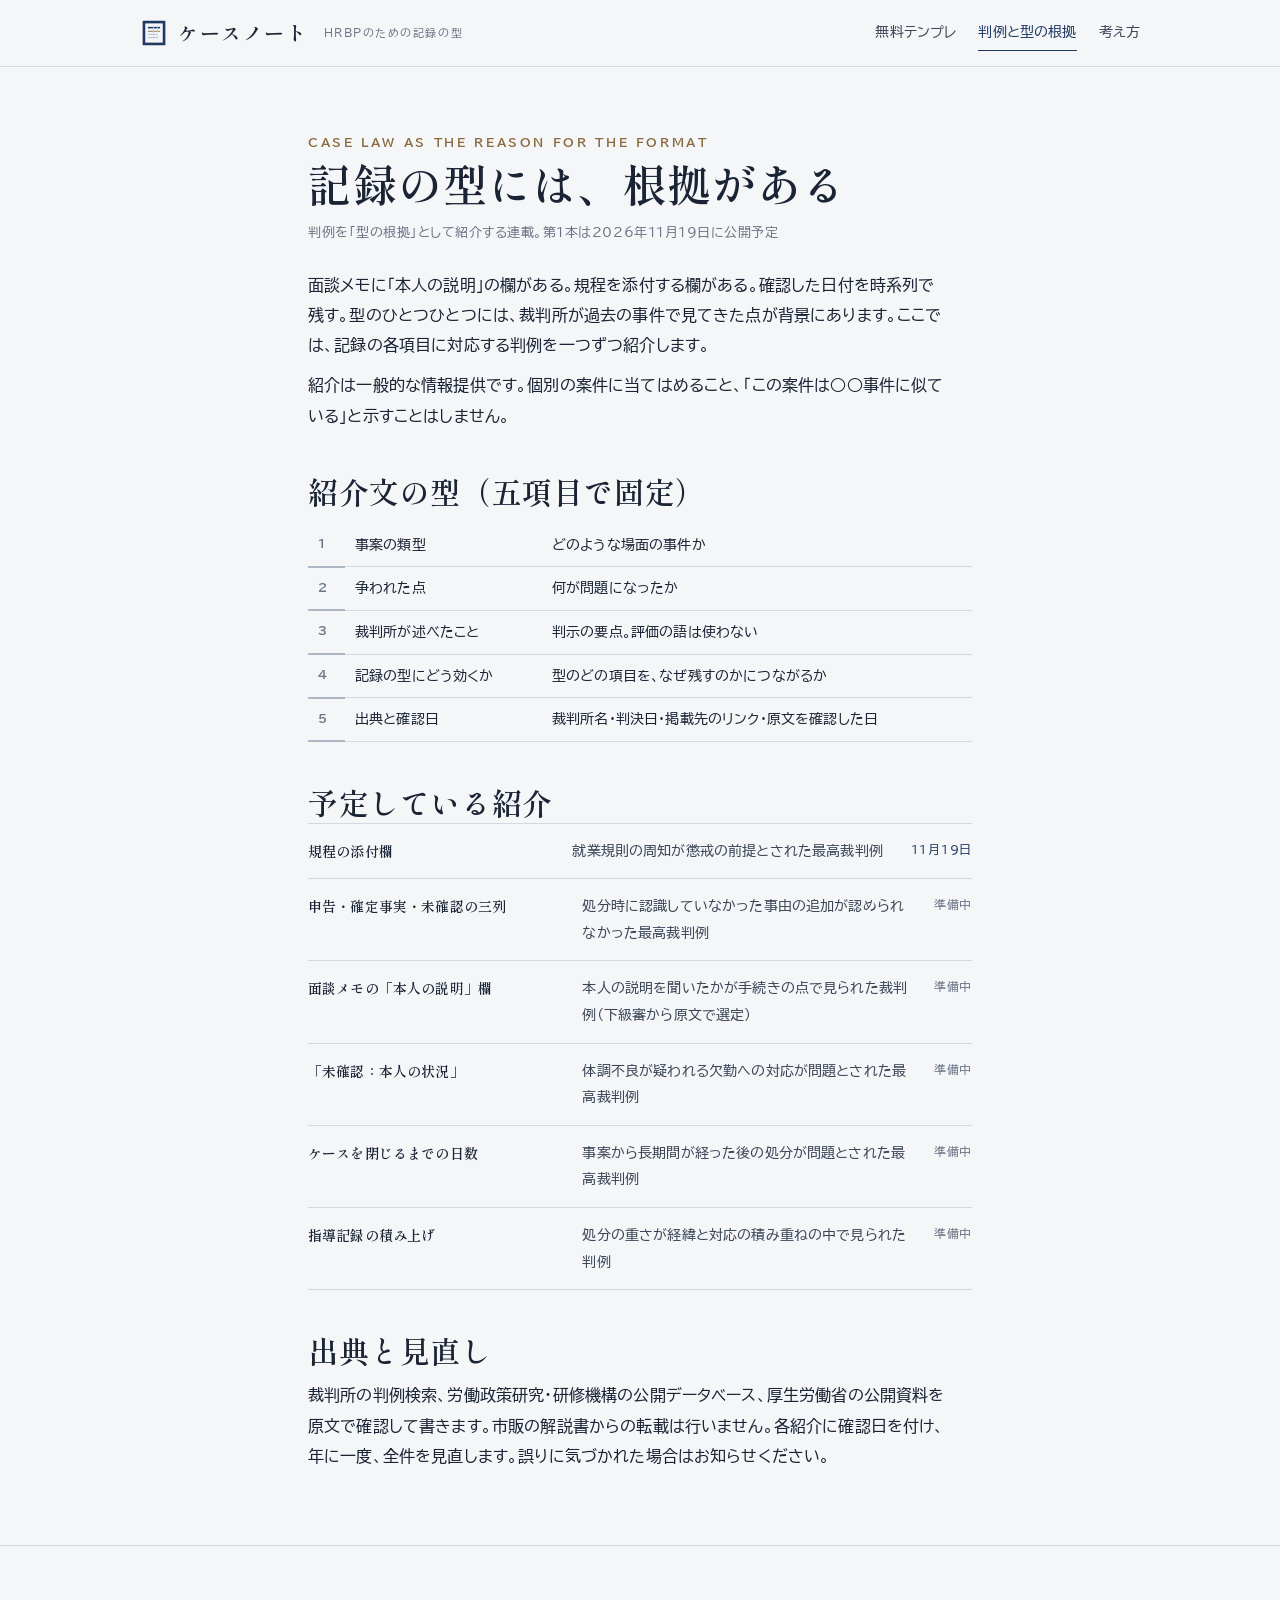
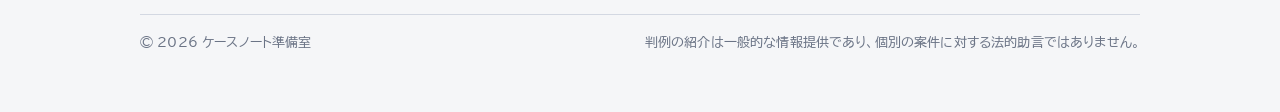
==== hanrei/index.html @ 53989667 "ケースノート サイト初版（無料テンプレ・判例の方針・考え方）" ====
<!doctype html>
<html lang="ja">
<head>
<meta charset="utf-8">
<meta name="viewport" content="width=device-width,initial-scale=1,viewport-fit=cover">
<title>判例と型の根拠｜ケースノート</title>
<meta name="description" content="記録の型の各項目に、なぜそれを残すのかの根拠として判例を紹介します。個別の案件への当てはめは行いません。">
<link rel="icon" href="../assets/mark.svg" type="image/svg+xml">
<link rel="preconnect" href="https://fonts.googleapis.com">
<link rel="preconnect" href="https://fonts.gstatic.com" crossorigin>
<link rel="stylesheet" href="https://fonts.googleapis.com/css2?family=Shippori+Mincho:wght@500;600;700&family=BIZ+UDPGothic:wght@400;700&display=swap">
<link rel="stylesheet" href="../assets/style.css">
</head>
<body>
<header class="site-head">
  <div class="wrap">
    <a class="brand" href="../"><img class="mark" src="../assets/mark.svg" alt=""><span class="name">ケースノート</span><span class="sub">HRBPのための記録の型</span></a>
    <nav class="nav" aria-label="主なページ"><a href="../#templates">無料テンプレ</a><a href="./" aria-current="page">判例と型の根拠</a><a href="../about.html">考え方</a></nav>
  </div>
</header>
<main>
<section class="band">
  <div class="wrap article">
    <div class="eyebrow">Case law as the reason for the format</div>
    <h1>記録の型には、根拠がある</h1>
    <p class="meta">判例を「型の根拠」として紹介する連載。第1本は2026年11月19日に公開予定</p>
    <p>面談メモに「本人の説明」の欄がある。規程を添付する欄がある。確認した日付を時系列で残す。型のひとつひとつには、裁判所が過去の事件で見てきた点が背景にあります。ここでは、記録の各項目に対応する判例を一つずつ紹介します。</p>
    <p>紹介は一般的な情報提供です。個別の案件に当てはめること、「この案件は○○事件に似ている」と示すことはしません。</p>

    <h2>紹介文の型（五項目で固定）</h2>
    <table>
      <tr><th>1</th><td>事案の類型</td><td>どのような場面の事件か</td></tr>
      <tr><th>2</th><td>争われた点</td><td>何が問題になったか</td></tr>
      <tr><th>3</th><td>裁判所が述べたこと</td><td>判示の要点。評価の語は使わない</td></tr>
      <tr><th>4</th><td>記録の型にどう効くか</td><td>型のどの項目を、なぜ残すのかにつながるか</td></tr>
      <tr><th>5</th><td>出典と確認日</td><td>裁判所名・判決日・掲載先のリンク・原文を確認した日</td></tr>
    </table>

    <h2>予定している紹介</h2>
    <div class="hanrei-list">
      <div class="row"><div class="a">規程の添付欄</div><div class="b">就業規則の周知が懲戒の前提とされた最高裁判例</div><div class="s on">11月19日</div></div>
      <div class="row"><div class="a">申告・確定事実・未確認の三列</div><div class="b">処分時に認識していなかった事由の追加が認められなかった最高裁判例</div><div class="s">準備中</div></div>
      <div class="row"><div class="a">面談メモの「本人の説明」欄</div><div class="b">本人の説明を聞いたかが手続きの点で見られた裁判例（下級審から原文で選定）</div><div class="s">準備中</div></div>
      <div class="row"><div class="a">「未確認：本人の状況」</div><div class="b">体調不良が疑われる欠勤への対応が問題とされた最高裁判例</div><div class="s">準備中</div></div>
      <div class="row"><div class="a">ケースを閉じるまでの日数</div><div class="b">事案から長期間が経った後の処分が問題とされた最高裁判例</div><div class="s">準備中</div></div>
      <div class="row"><div class="a">指導記録の積み上げ</div><div class="b">処分の重さが経緯と対応の積み重ねの中で見られた判例</div><div class="s">準備中</div></div>
    </div>

    <h2>出典と見直し</h2>
    <p>裁判所の判例検索、労働政策研究・研修機構の公開データベース、厚生労働省の公開資料を原文で確認して書きます。市販の解説書からの転載は行いません。各紹介に確認日を付け、年に一度、全件を見直します。誤りに気づかれた場合はお知らせください。</p>
  </div>
</section>
</main>
<footer class="site-foot">
  <div class="wrap">
    <div class="legal"><span>© 2026 ケースノート準備室</span><span>判例の紹介は一般的な情報提供であり、個別の案件に対する法的助言ではありません。</span></div>
  </div>
</footer>
</body>
</html>
---- assets/style.css ----
/* ケースノート — 編集的・文書的な重厚さ。明朝の見出し、罫線、余白。写真は使わず、実物（3列の整理）で語る。 */
:root{
  --paper:#F5F6F8; --sheet:#FFFFFF; --ink:#1B2435; --ink-2:#3C4658; --mute:#6B7486; --rule:#D3D8E2; --rule-2:#AEB7C6;
  --navy:#1F3864; --navy-deep:#13244A; --bronze:#8A6A3E; --bronze-soft:#F1EAE0; --warn:#9A3B3B; --warn-soft:#F7E9E9;
  --serif:"Shippori Mincho","Hiragino Mincho ProN","Yu Mincho","MS Mincho",serif;
  --sans:"BIZ UDPGothic","Hiragino Sans","Yu Gothic UI","Meiryo",sans-serif;
  --measure:40em;
}
*{box-sizing:border-box}
html{-webkit-text-size-adjust:100%}
body{margin:0;background:var(--paper);color:var(--ink);font-family:var(--sans);font-size:16px;line-height:1.9;letter-spacing:.01em}
a{color:var(--navy);text-decoration:underline;text-underline-offset:.2em;text-decoration-thickness:1px}
a:hover{color:var(--navy-deep)}
img{max-width:100%;height:auto}
h1,h2,h3,h4{font-family:var(--serif);font-weight:600;line-height:1.35;margin:0;letter-spacing:.02em;text-wrap:balance}
h1{font-size:clamp(28px,4.6vw,44px)}
h2{font-size:clamp(22px,3vw,30px)}
h3{font-size:clamp(18px,2.2vw,21px)}
p{margin:.6em 0;max-width:var(--measure)}
ul,ol{max-width:var(--measure);padding-left:1.4em}
li{margin:.3em 0}
small,.fine{font-size:13px;color:var(--mute);line-height:1.7}
.wrap{max-width:1040px;margin:0 auto;padding-left:max(20px,env(safe-area-inset-left,0px));padding-right:max(20px,env(safe-area-inset-right,0px))}
.eyebrow{font-family:var(--sans);font-size:12px;letter-spacing:.22em;color:var(--bronze);font-weight:700;text-transform:uppercase}
.num{font-variant-numeric:tabular-nums}

/* header */
.site-head{border-bottom:1px solid var(--rule);background:var(--paper);position:sticky;top:0;z-index:5}
.site-head .wrap{display:flex;align-items:center;justify-content:space-between;gap:16px;padding-block:14px}
.brand{display:flex;align-items:center;gap:10px;text-decoration:none;color:var(--ink)}
.brand .mark{width:28px;height:28px;flex:0 0 auto}
.brand .name{font-family:var(--serif);font-size:20px;letter-spacing:.08em;font-weight:600}
.brand .sub{font-size:11px;color:var(--mute);letter-spacing:.14em;margin-left:6px}
.nav{display:flex;gap:22px;font-size:14px}
.nav a{text-decoration:none;color:var(--ink-2);padding:4px 0;border-bottom:1px solid transparent}
.nav a:hover,.nav a[aria-current]{border-bottom-color:var(--navy);color:var(--navy)}
.brand .name,.nav a{white-space:nowrap}
@media (max-width:640px){.nav{gap:12px;font-size:12.5px}.brand .sub{display:none}.brand .name{font-size:18px}.site-head .wrap{gap:10px}}

/* hero */
.hero{padding-block:72px 48px;border-bottom:1px solid var(--rule)}
.hero .grid{display:grid;grid-template-columns:1.05fr .95fr;gap:48px;align-items:start}
.hero h1{margin-top:14px}
.hero .lead{font-size:17px;color:var(--ink-2);margin-top:18px;max-width:30em}
.hero .cta{display:flex;flex-wrap:wrap;gap:12px;margin-top:28px}
.btn{display:inline-block;padding:12px 20px;border:1px solid var(--navy);color:var(--navy);text-decoration:none;font-weight:700;font-size:14px;letter-spacing:.04em;background:var(--sheet)}
.btn.primary{background:var(--navy);color:#fff}
.btn:hover{background:var(--navy-deep);color:#fff;border-color:var(--navy-deep)}
.hero .note{margin-top:14px}
@media (max-width:820px){.hero .grid{grid-template-columns:1fr;gap:32px}.hero{padding-block:48px 36px}}

/* specimen: the 3-column sort, rendered as a real sheet */
.sheet{background:var(--sheet);border:1px solid var(--rule);box-shadow:0 1px 0 var(--rule),0 18px 40px -28px rgba(27,36,53,.35)}
.sheet .sheet-head{display:flex;justify-content:space-between;align-items:baseline;padding:12px 16px;border-bottom:1px solid var(--rule);font-size:12px;color:var(--mute);letter-spacing:.06em}
.sheet .sheet-head b{font-family:var(--serif);color:var(--ink);font-size:14px;letter-spacing:.1em}
.sheet .input{padding:14px 16px;border-bottom:1px dashed var(--rule-2);font-size:14px}
.sheet .input .lbl{font-size:11px;color:var(--mute);letter-spacing:.14em;margin-bottom:4px}
.sheet .input q{font-family:var(--serif);font-size:15px;quotes:"「" "」"}
.cols{display:grid;grid-template-columns:1fr 1fr 1fr}
.cols>div{padding:12px 14px;font-size:13px;line-height:1.7;min-width:0;border-right:1px solid var(--rule)}
.cols>div:last-child{border-right:none}
.cols b{display:block;font-family:var(--serif);font-size:13px;letter-spacing:.08em;margin-bottom:6px;padding-bottom:4px;border-bottom:2px solid}
.cols .c1 b{color:var(--navy);border-color:var(--navy)}
.cols .c2 b{color:var(--bronze);border-color:var(--bronze)}
.cols .c3 b{color:var(--ink-2);border-color:var(--rule-2)}
.cols .c3 .empty{color:var(--mute);font-style:normal}
.cols ul{padding-left:1.1em;margin:0}
.cols li{margin:.15em 0}
.sheet .sheet-foot{padding:10px 16px;border-top:1px solid var(--rule);font-size:11.5px;color:var(--mute)}
@media (max-width:560px){.cols{grid-template-columns:1fr}.cols>div{border-right:none;border-bottom:1px solid var(--rule)}.cols>div:last-child{border-bottom:none}}

/* sections */
section.band{padding-block:64px;border-bottom:1px solid var(--rule)}
section.band.alt{background:var(--sheet)}
.sec-head{display:grid;grid-template-columns:minmax(0,1fr) minmax(0,2fr);gap:32px;align-items:start;margin-bottom:28px}
.sec-head h2{margin-top:6px}
.sec-head p{color:var(--ink-2)}
@media (max-width:820px){.sec-head{grid-template-columns:1fr;gap:10px}}

.three{display:grid;grid-template-columns:repeat(3,minmax(0,1fr));gap:1px;background:var(--rule);border:1px solid var(--rule)}
.three>div{background:var(--sheet);padding:22px 22px 24px;min-width:0}
section.band.alt .three>div{background:var(--paper)}
.three .k{font-family:var(--serif);font-size:13px;letter-spacing:.14em;color:var(--bronze);margin-bottom:8px}
.three h3{margin-bottom:8px}
.three p{font-size:14.5px;color:var(--ink-2);margin:0}
@media (max-width:820px){.three{grid-template-columns:1fr}}

.docs{display:grid;grid-template-columns:repeat(3,minmax(0,1fr));gap:20px}
.doc{border:1px solid var(--rule);background:var(--sheet);padding:0;min-width:0}
.doc .thumb{height:150px;border-bottom:1px solid var(--rule);background:
  linear-gradient(var(--sheet),var(--sheet)) padding-box,
  repeating-linear-gradient(180deg,transparent 0 21px,var(--rule) 21px 22px);position:relative;overflow:hidden}
.doc .thumb::before{content:"";position:absolute;left:18px;top:16px;width:46%;height:9px;background:var(--navy);opacity:.9}
.doc .thumb::after{content:"";position:absolute;left:18px;top:34px;width:70%;height:5px;background:var(--rule-2)}
.doc .body{padding:16px 18px 18px}
.doc h3{font-size:17px}
.doc p{font-size:13.5px;color:var(--ink-2);margin:.4em 0 0}
.doc .state{display:inline-block;margin-top:10px;font-size:12px;letter-spacing:.08em;padding:3px 8px;border:1px solid var(--rule-2);color:var(--mute)}
.doc .state.ready{border-color:var(--navy);color:var(--navy)}
@media (max-width:820px){.docs{grid-template-columns:1fr}}

.promise{display:grid;grid-template-columns:repeat(3,minmax(0,1fr));gap:28px}
.promise>div{border-top:2px solid var(--ink);padding-top:14px;min-width:0}
.promise .n{font-family:var(--serif);font-size:30px;color:var(--bronze);line-height:1}
.promise h3{margin-top:8px}
.promise p{font-size:14.5px;color:var(--ink-2)}
@media (max-width:820px){.promise{grid-template-columns:1fr;gap:18px}}

.dl{display:grid;grid-template-columns:minmax(0,1.2fr) minmax(0,1fr);gap:36px;align-items:start}
.dl .files{display:grid;gap:10px}
.file{display:flex;justify-content:space-between;align-items:center;gap:14px;padding:14px 16px;border:1px solid var(--rule);background:var(--sheet);text-decoration:none;color:var(--ink)}
.file:hover{border-color:var(--navy)}
.file .t{font-weight:700;font-size:15px}
.file .m{font-size:12px;color:var(--mute)}
.file .ext{font-family:var(--serif);font-size:13px;letter-spacing:.14em;color:var(--navy);border:1px solid var(--navy);padding:4px 10px;white-space:nowrap}
.toc{border:1px solid var(--rule);background:var(--sheet);padding:16px 18px;font-size:13.5px}
.toc b{font-family:var(--serif);display:block;margin-bottom:6px;letter-spacing:.08em}
.toc ol{margin:0;padding-left:1.4em;columns:2;column-gap:20px}
@media (max-width:820px){.dl{grid-template-columns:1fr}.toc ol{columns:1}}

.hanrei-list{border-top:1px solid var(--rule)}
.hanrei-list .row{display:grid;grid-template-columns:minmax(0,1fr) minmax(0,1.3fr) auto;gap:18px;padding:14px 0;border-bottom:1px solid var(--rule);font-size:14px;align-items:start}
.hanrei-list .row .a{font-family:var(--serif);font-weight:600}
.hanrei-list .row .b{color:var(--ink-2)}
.hanrei-list .row .s{font-size:12px;color:var(--mute);white-space:nowrap;letter-spacing:.06em}
.hanrei-list .row .s.on{color:var(--navy)}
@media (max-width:640px){.hanrei-list .row{grid-template-columns:1fr;gap:4px}}

.scope{border-left:3px solid var(--warn);background:var(--warn-soft);padding:16px 20px;max-width:46em}
.scope b{font-family:var(--serif);color:var(--warn);letter-spacing:.08em;display:block;margin-bottom:4px}
.scope p{margin:.3em 0;font-size:14.5px}

.launch{display:grid;grid-template-columns:minmax(0,1fr) minmax(0,1fr);gap:36px;align-items:center}
.launch .big{font-family:var(--serif);font-size:clamp(22px,3vw,30px);line-height:1.5}
.launch .x{display:flex;align-items:center;gap:12px;margin-top:18px}
@media (max-width:820px){.launch{grid-template-columns:1fr}}

/* article */
.article{max-width:44em}
.article h2{margin-top:40px}
.article h3{margin-top:28px}
.article .meta{font-size:13px;color:var(--mute);margin-bottom:24px;letter-spacing:.04em}
.article blockquote{margin:16px 0;padding:12px 18px;border-left:3px solid var(--bronze);background:var(--bronze-soft);font-family:var(--serif)}
.article table{border-collapse:collapse;width:100%;font-size:14px;margin:12px 0}
.article th,.article td{text-align:left;vertical-align:top;padding:8px 10px;border-bottom:1px solid var(--rule)}
.article th{font-size:12px;color:var(--mute);letter-spacing:.06em;border-bottom:2px solid var(--rule-2);white-space:nowrap}

/* footer */
.site-foot{padding-block:40px 56px;color:var(--mute);font-size:13px}
.site-foot .grid{display:grid;grid-template-columns:minmax(0,1.3fr) minmax(0,1fr) minmax(0,1fr);gap:28px}
.site-foot b{display:block;color:var(--ink);font-family:var(--serif);letter-spacing:.08em;margin-bottom:6px}
.site-foot a{color:var(--ink-2)}
.site-foot .legal{margin-top:28px;padding-top:16px;border-top:1px solid var(--rule);display:flex;flex-wrap:wrap;gap:8px 20px;justify-content:space-between}
@media (max-width:820px){.site-foot .grid{grid-template-columns:1fr}}
:focus-visible{outline:2px solid var(--navy);outline-offset:2px}
@media (prefers-reduced-motion:reduce){*{transition:none!important}}
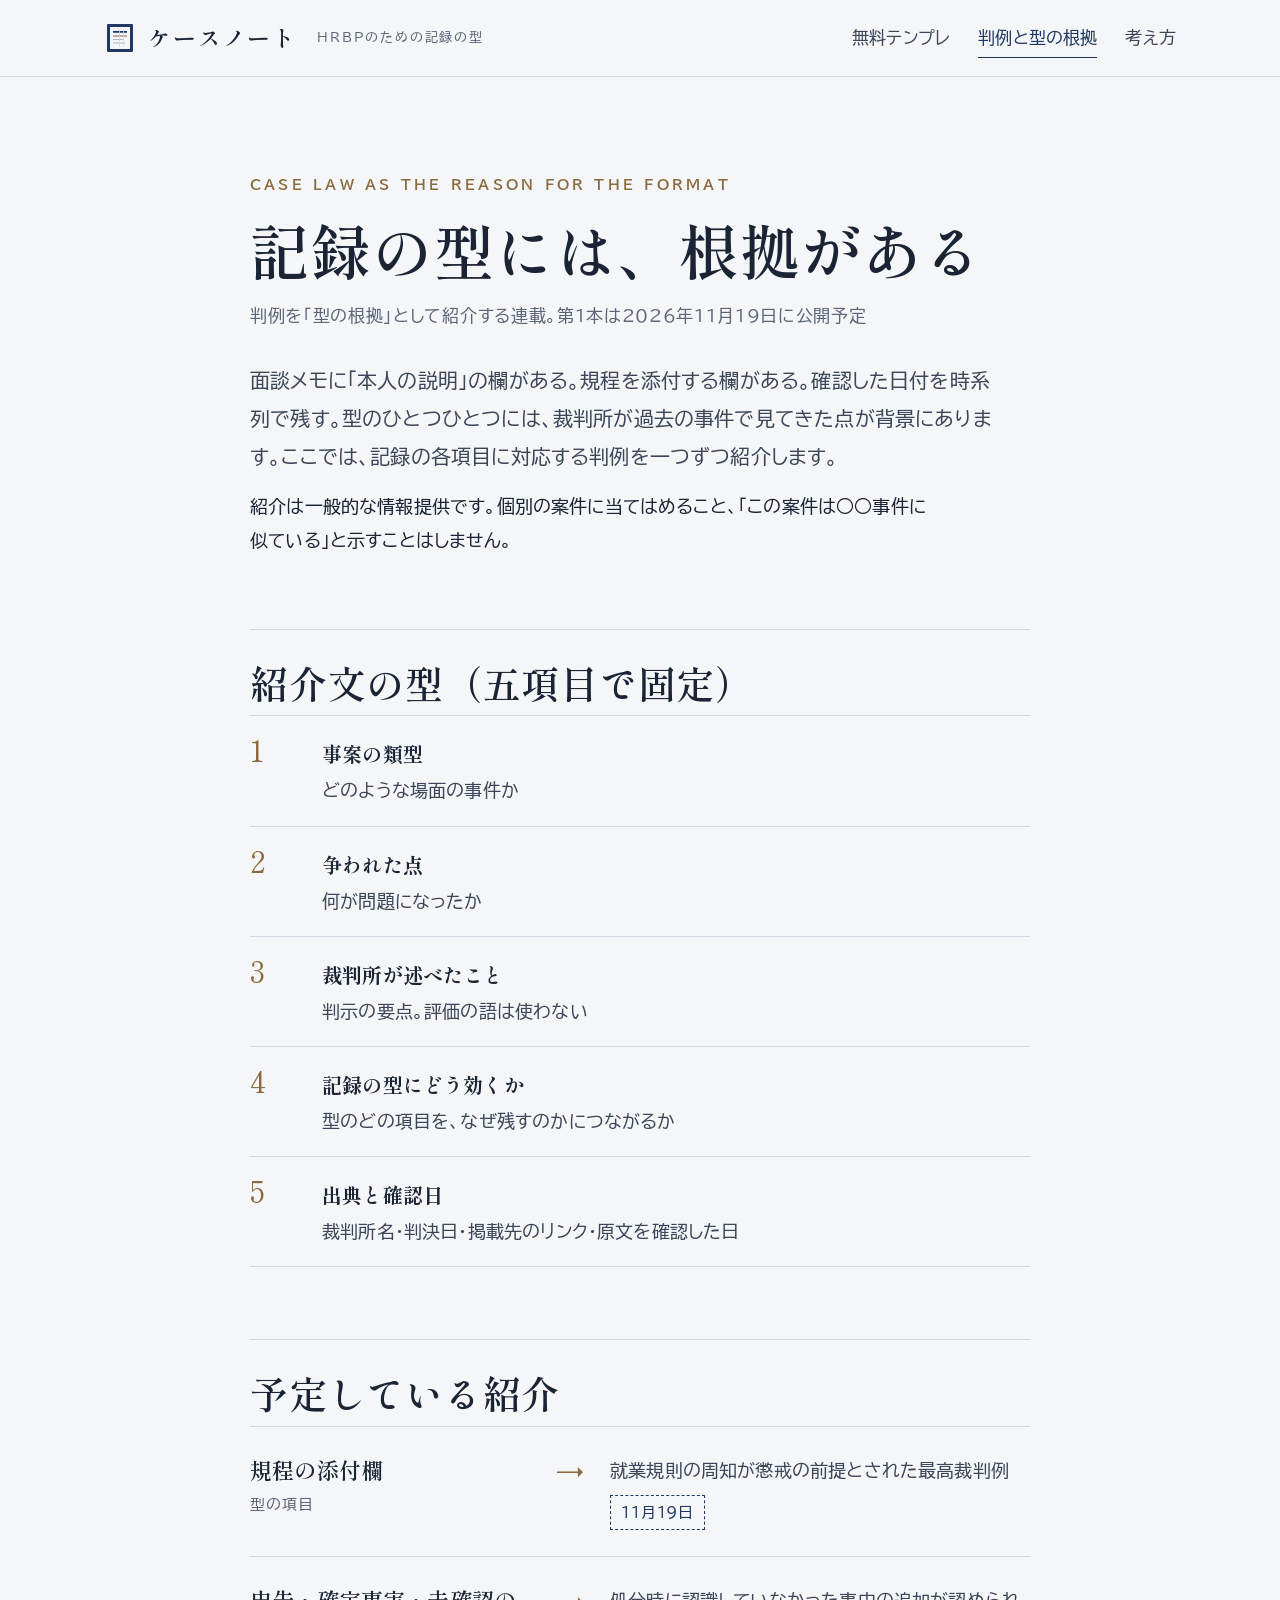
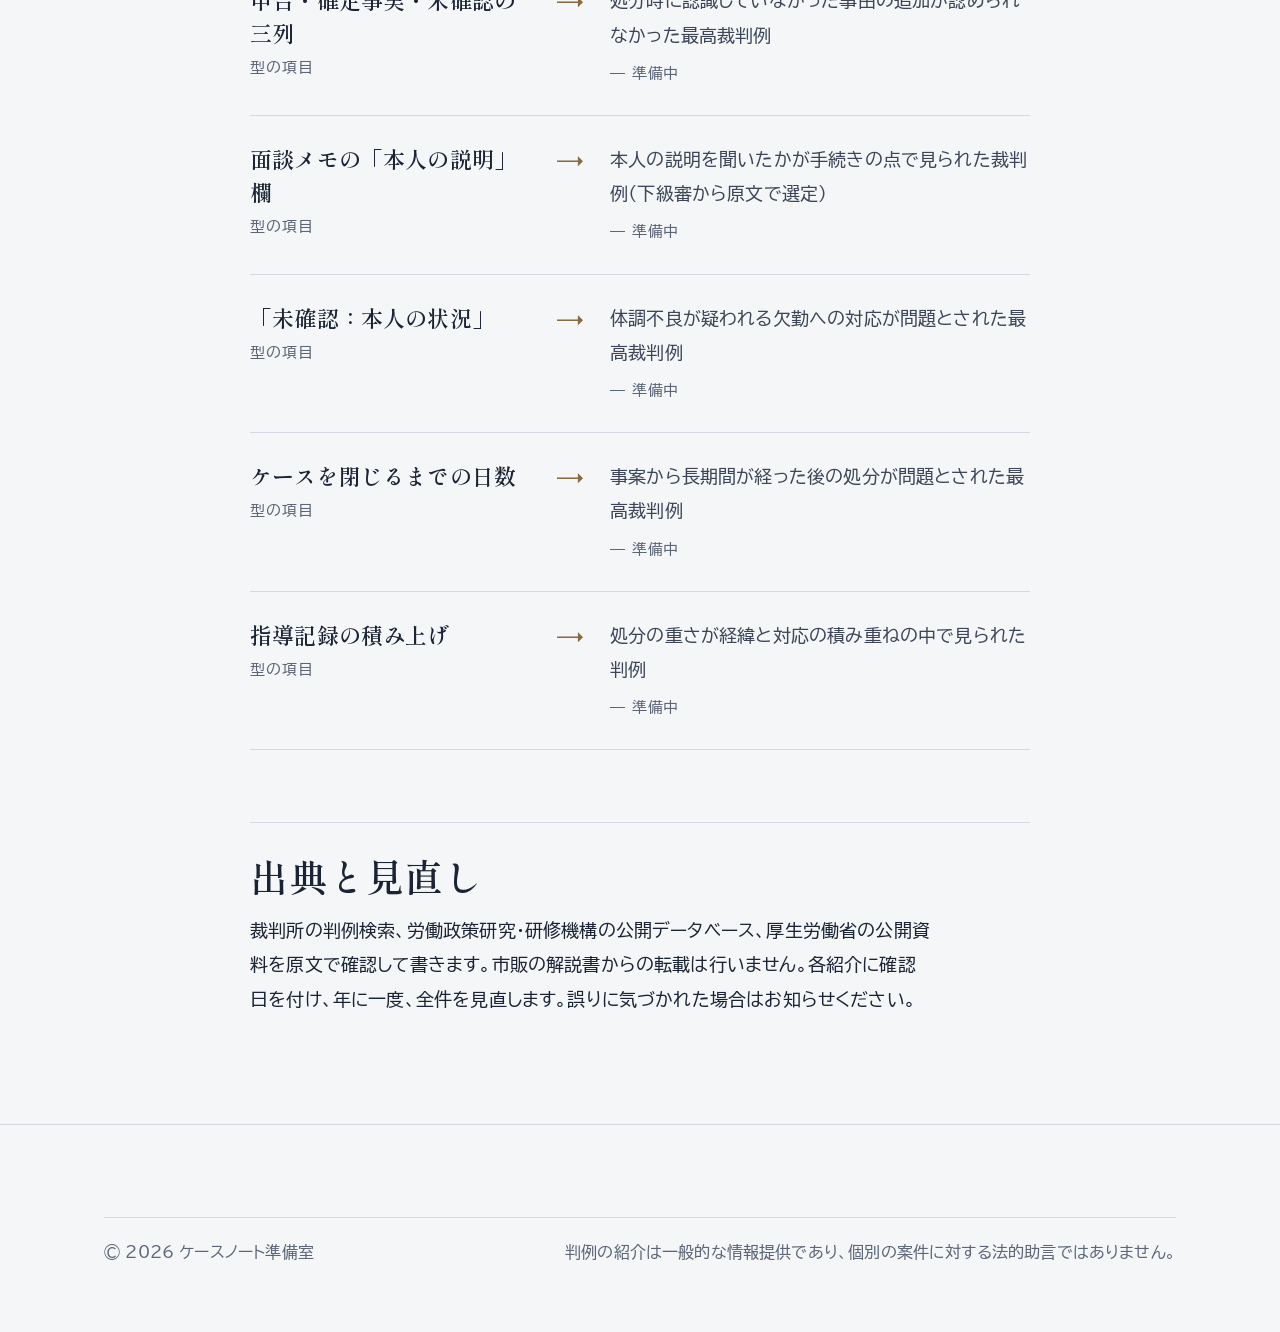
==== commit 0c2b7ecc: "再設計：本文18px・節ごとの語り方・実ページの見本（花火）" ====
--- a/hanrei/index.html
+++ b/hanrei/index.html
@@ -15,7 +15,7 @@
 <header class="site-head">
   <div class="wrap">
     <a class="brand" href="../"><img class="mark" src="../assets/mark.svg" alt=""><span class="name">ケースノート</span><span class="sub">HRBPのための記録の型</span></a>
-    <nav class="nav" aria-label="主なページ"><a href="../#templates">無料テンプレ</a><a href="./" aria-current="page">判例と型の根拠</a><a href="../about.html">考え方</a></nav>
+    <nav class="nav" aria-label="主なページ"><a href="../#templates"><span class="full">無料テンプレ</span><span class="short">テンプレ</span></a><a href="./" aria-current="page"><span class="full">判例と型の根拠</span><span class="short">判例</span></a><a href="../about.html">考え方</a></nav>
   </div>
 </header>
 <main>
@@ -24,26 +24,26 @@
     <div class="eyebrow">Case law as the reason for the format</div>
     <h1>記録の型には、根拠がある</h1>
     <p class="meta">判例を「型の根拠」として紹介する連載。第1本は2026年11月19日に公開予定</p>
-    <p>面談メモに「本人の説明」の欄がある。規程を添付する欄がある。確認した日付を時系列で残す。型のひとつひとつには、裁判所が過去の事件で見てきた点が背景にあります。ここでは、記録の各項目に対応する判例を一つずつ紹介します。</p>
+    <p class="lead">面談メモに「本人の説明」の欄がある。規程を添付する欄がある。確認した日付を時系列で残す。型のひとつひとつには、裁判所が過去の事件で見てきた点が背景にあります。ここでは、記録の各項目に対応する判例を一つずつ紹介します。</p>
     <p>紹介は一般的な情報提供です。個別の案件に当てはめること、「この案件は○○事件に似ている」と示すことはしません。</p>
 
     <h2>紹介文の型（五項目で固定）</h2>
-    <table>
-      <tr><th>1</th><td>事案の類型</td><td>どのような場面の事件か</td></tr>
-      <tr><th>2</th><td>争われた点</td><td>何が問題になったか</td></tr>
-      <tr><th>3</th><td>裁判所が述べたこと</td><td>判示の要点。評価の語は使わない</td></tr>
-      <tr><th>4</th><td>記録の型にどう効くか</td><td>型のどの項目を、なぜ残すのかにつながるか</td></tr>
-      <tr><th>5</th><td>出典と確認日</td><td>裁判所名・判決日・掲載先のリンク・原文を確認した日</td></tr>
-    </table>
+    <div class="fiveitems">
+      <div><div class="no">1</div><div><b>事案の類型</b><span>どのような場面の事件か</span></div></div>
+      <div><div class="no">2</div><div><b>争われた点</b><span>何が問題になったか</span></div></div>
+      <div><div class="no">3</div><div><b>裁判所が述べたこと</b><span>判示の要点。評価の語は使わない</span></div></div>
+      <div><div class="no">4</div><div><b>記録の型にどう効くか</b><span>型のどの項目を、なぜ残すのかにつながるか</span></div></div>
+      <div><div class="no">5</div><div><b>出典と確認日</b><span>裁判所名・判決日・掲載先のリンク・原文を確認した日</span></div></div>
+    </div>
 
     <h2>予定している紹介</h2>
-    <div class="hanrei-list">
-      <div class="row"><div class="a">規程の添付欄</div><div class="b">就業規則の周知が懲戒の前提とされた最高裁判例</div><div class="s on">11月19日</div></div>
-      <div class="row"><div class="a">申告・確定事実・未確認の三列</div><div class="b">処分時に認識していなかった事由の追加が認められなかった最高裁判例</div><div class="s">準備中</div></div>
-      <div class="row"><div class="a">面談メモの「本人の説明」欄</div><div class="b">本人の説明を聞いたかが手続きの点で見られた裁判例（下級審から原文で選定）</div><div class="s">準備中</div></div>
-      <div class="row"><div class="a">「未確認：本人の状況」</div><div class="b">体調不良が疑われる欠勤への対応が問題とされた最高裁判例</div><div class="s">準備中</div></div>
-      <div class="row"><div class="a">ケースを閉じるまでの日数</div><div class="b">事案から長期間が経った後の処分が問題とされた最高裁判例</div><div class="s">準備中</div></div>
-      <div class="row"><div class="a">指導記録の積み上げ</div><div class="b">処分の重さが経緯と対応の積み重ねの中で見られた判例</div><div class="s">準備中</div></div>
+    <div class="pairs">
+      <div class="pair"><div class="a">規程の添付欄<small>型の項目</small></div><div class="arrow" aria-hidden="true">→</div><div class="b">就業規則の周知が懲戒の前提とされた最高裁判例<br><span class="s on">11月19日</span></div></div>
+      <div class="pair"><div class="a">申告・確定事実・未確認の三列<small>型の項目</small></div><div class="arrow" aria-hidden="true">→</div><div class="b">処分時に認識していなかった事由の追加が認められなかった最高裁判例<br><span class="s">準備中</span></div></div>
+      <div class="pair"><div class="a">面談メモの「本人の説明」欄<small>型の項目</small></div><div class="arrow" aria-hidden="true">→</div><div class="b">本人の説明を聞いたかが手続きの点で見られた裁判例（下級審から原文で選定）<br><span class="s">準備中</span></div></div>
+      <div class="pair"><div class="a">「未確認：本人の状況」<small>型の項目</small></div><div class="arrow" aria-hidden="true">→</div><div class="b">体調不良が疑われる欠勤への対応が問題とされた最高裁判例<br><span class="s">準備中</span></div></div>
+      <div class="pair"><div class="a">ケースを閉じるまでの日数<small>型の項目</small></div><div class="arrow" aria-hidden="true">→</div><div class="b">事案から長期間が経った後の処分が問題とされた最高裁判例<br><span class="s">準備中</span></div></div>
+      <div class="pair"><div class="a">指導記録の積み上げ<small>型の項目</small></div><div class="arrow" aria-hidden="true">→</div><div class="b">処分の重さが経緯と対応の積み重ねの中で見られた判例<br><span class="s">準備中</span></div></div>
     </div>
 
     <h2>出典と見直し</h2>
--- a/assets/style.css
+++ b/assets/style.css
@@ -1,156 +1,237 @@
-/* ケースノート — 編集的・文書的な重厚さ。明朝の見出し、罫線、余白。写真は使わず、実物（3列の整理）で語る。 */
+/* ケースノート v2 — 編集的・文書的な重厚さ。明朝の見出し、罫線、余白。写真は使わず、実物（3列の整理・面談シートの実ページ）で語る。
+   v2（2026-11-13）: 本文18px/1.9・1行38字、見出し一段上げ、節ごとに「絵・図・大きな数字」で語る。老眼の始まる年代にも読める大きさを基準にする。 */
 :root{
-  --paper:#F5F6F8; --sheet:#FFFFFF; --ink:#1B2435; --ink-2:#3C4658; --mute:#6B7486; --rule:#D3D8E2; --rule-2:#AEB7C6;
-  --navy:#1F3864; --navy-deep:#13244A; --bronze:#8A6A3E; --bronze-soft:#F1EAE0; --warn:#9A3B3B; --warn-soft:#F7E9E9;
+  --paper:#F5F6F8; --sheet:#FFFFFF; --ink:#1B2435; --ink-2:#3C4658; --mute:#5C6678; --rule:#D3D8E2; --rule-2:#AEB7C6;
+  --navy:#1F3864; --navy-deep:#13244A; --bronze:#8A6A3E; --bronze-soft:#F1EAE0; --bronze-light:#D9C3A0; --warn:#9A3B3B; --warn-soft:#F7E9E9;
+  --on-navy:#FFFFFF; --on-navy-2:#C9D2E0;
   --serif:"Shippori Mincho","Hiragino Mincho ProN","Yu Mincho","MS Mincho",serif;
   --sans:"BIZ UDPGothic","Hiragino Sans","Yu Gothic UI","Meiryo",sans-serif;
-  --measure:40em;
+  --measure:38em;
 }
 *{box-sizing:border-box}
-html{-webkit-text-size-adjust:100%}
-body{margin:0;background:var(--paper);color:var(--ink);font-family:var(--sans);font-size:16px;line-height:1.9;letter-spacing:.01em}
-a{color:var(--navy);text-decoration:underline;text-underline-offset:.2em;text-decoration-thickness:1px}
+html{-webkit-text-size-adjust:100%;scroll-behavior:smooth}
+body{margin:0;background:var(--paper);color:var(--ink);font-family:var(--sans);font-size:18px;line-height:1.9;letter-spacing:.01em;overflow-x:hidden}
+a{color:var(--navy);text-decoration:underline;text-underline-offset:.22em;text-decoration-thickness:1px}
 a:hover{color:var(--navy-deep)}
-img{max-width:100%;height:auto}
-h1,h2,h3,h4{font-family:var(--serif);font-weight:600;line-height:1.35;margin:0;letter-spacing:.02em;text-wrap:balance}
-h1{font-size:clamp(28px,4.6vw,44px)}
-h2{font-size:clamp(22px,3vw,30px)}
-h3{font-size:clamp(18px,2.2vw,21px)}
-p{margin:.6em 0;max-width:var(--measure)}
+img{max-width:100%;height:auto;display:block}
+h1,h2,h3,h4{font-family:var(--serif);font-weight:600;line-height:1.3;margin:0;letter-spacing:.02em;text-wrap:balance}
+h1{font-size:clamp(30px,4.8vw,60px)}
+@media (max-width:480px){h1{letter-spacing:0}}
+h2{font-size:clamp(30px,3.4vw,38px)}
+h3{font-size:clamp(21px,2vw,24px);line-height:1.45}
+p{margin:.7em 0;max-width:var(--measure)}
 ul,ol{max-width:var(--measure);padding-left:1.4em}
 li{margin:.3em 0}
-small,.fine{font-size:13px;color:var(--mute);line-height:1.7}
-.wrap{max-width:1040px;margin:0 auto;padding-left:max(20px,env(safe-area-inset-left,0px));padding-right:max(20px,env(safe-area-inset-right,0px))}
-.eyebrow{font-family:var(--sans);font-size:12px;letter-spacing:.22em;color:var(--bronze);font-weight:700;text-transform:uppercase}
+small,.fine{font-size:14.5px;color:var(--mute);line-height:1.75}
+.wrap{max-width:1120px;margin:0 auto;padding-left:max(24px,env(safe-area-inset-left,0px));padding-right:max(24px,env(safe-area-inset-right,0px))}
+.eyebrow{font-family:var(--sans);font-size:13.5px;letter-spacing:.24em;color:var(--bronze);font-weight:700;text-transform:uppercase}
 .num{font-variant-numeric:tabular-nums}
+@media (max-width:640px){body{font-size:17px;line-height:1.85}}
 
 /* header */
 .site-head{border-bottom:1px solid var(--rule);background:var(--paper);position:sticky;top:0;z-index:5}
-.site-head .wrap{display:flex;align-items:center;justify-content:space-between;gap:16px;padding-block:14px}
-.brand{display:flex;align-items:center;gap:10px;text-decoration:none;color:var(--ink)}
-.brand .mark{width:28px;height:28px;flex:0 0 auto}
-.brand .name{font-family:var(--serif);font-size:20px;letter-spacing:.08em;font-weight:600}
-.brand .sub{font-size:11px;color:var(--mute);letter-spacing:.14em;margin-left:6px}
-.nav{display:flex;gap:22px;font-size:14px}
-.nav a{text-decoration:none;color:var(--ink-2);padding:4px 0;border-bottom:1px solid transparent}
+.site-head .wrap{display:flex;align-items:center;justify-content:space-between;gap:16px;padding-block:16px}
+.brand{display:flex;align-items:center;gap:12px;text-decoration:none;color:var(--ink)}
+.brand .mark{width:32px;height:32px;flex:0 0 auto}
+.brand .name{font-family:var(--serif);font-size:23px;letter-spacing:.08em;font-weight:600}
+.brand .sub{font-size:13px;color:var(--mute);letter-spacing:.14em;margin-left:8px}
+.nav{display:flex;gap:28px;font-size:16.5px}
+.nav a{text-decoration:none;color:var(--ink-2);padding:4px 0;border-bottom:1.5px solid transparent}
 .nav a:hover,.nav a[aria-current]{border-bottom-color:var(--navy);color:var(--navy)}
+.nav .short{display:none}
 .brand .name,.nav a{white-space:nowrap}
-@media (max-width:640px){.nav{gap:12px;font-size:12.5px}.brand .sub{display:none}.brand .name{font-size:18px}.site-head .wrap{gap:10px}}
+@media (max-width:900px){.brand .sub{display:none}}
+@media (max-width:480px){
+  .nav{gap:16px;font-size:15px}.brand .name{font-size:20px;letter-spacing:.05em}.brand .mark{width:28px;height:28px}.site-head .wrap{gap:10px;padding-block:13px}
+  .nav .full{display:none}.nav .short{display:inline}
+}
 
 /* hero */
-.hero{padding-block:72px 48px;border-bottom:1px solid var(--rule)}
-.hero .grid{display:grid;grid-template-columns:1.05fr .95fr;gap:48px;align-items:start}
-.hero h1{margin-top:14px}
-.hero .lead{font-size:17px;color:var(--ink-2);margin-top:18px;max-width:30em}
-.hero .cta{display:flex;flex-wrap:wrap;gap:12px;margin-top:28px}
-.btn{display:inline-block;padding:12px 20px;border:1px solid var(--navy);color:var(--navy);text-decoration:none;font-weight:700;font-size:14px;letter-spacing:.04em;background:var(--sheet)}
+.hero{padding-block:60px 72px;border-bottom:1px solid var(--rule);position:relative}
+.hero .grid{display:grid;grid-template-columns:minmax(0,1fr) minmax(0,1.1fr);gap:72px;align-items:start;margin-top:36px}
+.hero h1{margin-top:18px}
+.hero .lead{font-size:20px;color:var(--ink-2);margin-top:0;max-width:26em}
+.hero .cta{display:flex;flex-wrap:wrap;gap:14px;margin-top:34px}
+.btn{display:inline-block;padding:15px 26px;border:1.5px solid var(--navy);color:var(--navy);text-decoration:none;font-weight:700;font-size:16.5px;letter-spacing:.04em;background:var(--sheet);line-height:1.4}
 .btn.primary{background:var(--navy);color:#fff}
 .btn:hover{background:var(--navy-deep);color:#fff;border-color:var(--navy-deep)}
-.hero .note{margin-top:14px}
-@media (max-width:820px){.hero .grid{grid-template-columns:1fr;gap:32px}.hero{padding-block:48px 36px}}
-
-/* specimen: the 3-column sort, rendered as a real sheet */
-.sheet{background:var(--sheet);border:1px solid var(--rule);box-shadow:0 1px 0 var(--rule),0 18px 40px -28px rgba(27,36,53,.35)}
-.sheet .sheet-head{display:flex;justify-content:space-between;align-items:baseline;padding:12px 16px;border-bottom:1px solid var(--rule);font-size:12px;color:var(--mute);letter-spacing:.06em}
-.sheet .sheet-head b{font-family:var(--serif);color:var(--ink);font-size:14px;letter-spacing:.1em}
-.sheet .input{padding:14px 16px;border-bottom:1px dashed var(--rule-2);font-size:14px}
-.sheet .input .lbl{font-size:11px;color:var(--mute);letter-spacing:.14em;margin-bottom:4px}
-.sheet .input q{font-family:var(--serif);font-size:15px;quotes:"「" "」"}
+.hero .note{margin-top:18px;font-size:16.5px;color:var(--ink-2)}
+@media (max-width:900px){.hero .grid{grid-template-columns:1fr;gap:44px;margin-top:28px}.hero{padding-block:56px 48px}.hero .lead{max-width:var(--measure)}}
+
+/* specimen: the 3-column sort, rendered as a real sheet of paper (two sheets behind, slightly fanned) */
+.sheet-wrap{position:relative;padding:14px 0 18px 14px}
+.sheet-wrap::before,.sheet-wrap::after{content:"";position:absolute;inset:14px 0 18px 14px;background:var(--sheet);border:1px solid var(--rule);z-index:0}
+.sheet-wrap::before{transform:translate(-14px,10px) rotate(-1.2deg);box-shadow:0 10px 30px -22px rgba(27,36,53,.45)}
+.sheet-wrap::after{transform:translate(-7px,5px) rotate(-.5deg)}
+.sheet{position:relative;z-index:1;background:var(--sheet);border:1px solid var(--rule);box-shadow:0 1px 0 var(--rule),0 24px 48px -26px rgba(27,36,53,.42)}
+.sheet .sheet-head{display:flex;justify-content:space-between;align-items:baseline;padding:14px 20px;border-bottom:1.5px solid var(--ink);font-size:14px;color:var(--mute);letter-spacing:.06em}
+.sheet .sheet-head b{font-family:var(--serif);color:var(--ink);font-size:17px;letter-spacing:.12em}
+.sheet .input{padding:16px 20px 18px;border-bottom:1px dashed var(--rule-2);font-size:15.5px}
+.sheet .input .lbl{font-size:13.5px;color:var(--mute);letter-spacing:.14em;margin-bottom:6px}
+.sheet .input q{font-family:var(--serif);font-size:18px;line-height:1.7;quotes:"「" "」";display:block}
 .cols{display:grid;grid-template-columns:1fr 1fr 1fr}
-.cols>div{padding:12px 14px;font-size:13px;line-height:1.7;min-width:0;border-right:1px solid var(--rule)}
+.cols>div{padding:14px 16px 16px;font-size:15px;line-height:1.7;min-width:0;border-right:1px solid var(--rule)}
 .cols>div:last-child{border-right:none}
-.cols b{display:block;font-family:var(--serif);font-size:13px;letter-spacing:.08em;margin-bottom:6px;padding-bottom:4px;border-bottom:2px solid}
+.cols b{display:block;font-family:var(--serif);font-size:15px;letter-spacing:.06em;margin-bottom:8px;padding-bottom:6px;border-bottom:2px solid}
 .cols .c1 b{color:var(--navy);border-color:var(--navy)}
 .cols .c2 b{color:var(--bronze);border-color:var(--bronze)}
 .cols .c3 b{color:var(--ink-2);border-color:var(--rule-2)}
-.cols .c3 .empty{color:var(--mute);font-style:normal}
+.cols .c3 .empty{color:var(--mute);font-style:normal;margin:0}
 .cols ul{padding-left:1.1em;margin:0}
-.cols li{margin:.15em 0}
-.sheet .sheet-foot{padding:10px 16px;border-top:1px solid var(--rule);font-size:11.5px;color:var(--mute)}
-@media (max-width:560px){.cols{grid-template-columns:1fr}.cols>div{border-right:none;border-bottom:1px solid var(--rule)}.cols>div:last-child{border-bottom:none}}
+.cols li{margin:.2em 0}
+.sheet .sheet-foot{padding:12px 20px;border-top:1px solid var(--rule);font-size:14px;color:var(--mute);background:var(--paper)}
+@media (max-width:560px){.cols{grid-template-columns:1fr 1fr}.cols>div{font-size:15px;padding:12px 12px 14px}.cols>div:last-child{border-right:none}.cols .c2{border-right:none}.cols .c3{grid-column:1/-1;border-top:1px solid var(--rule)}.sheet-wrap{padding:10px 0 12px 10px}.sheet-wrap::before,.sheet-wrap::after{inset:10px 0 12px 10px}.sheet-wrap::before{transform:translate(-10px,8px) rotate(-1.2deg)}.sheet-wrap::after{transform:translate(-5px,4px) rotate(-.5deg)}}
 
 /* sections */
-section.band{padding-block:64px;border-bottom:1px solid var(--rule)}
+section.band{padding-block:96px;border-bottom:1px solid var(--rule)}
 section.band.alt{background:var(--sheet)}
-.sec-head{display:grid;grid-template-columns:minmax(0,1fr) minmax(0,2fr);gap:32px;align-items:start;margin-bottom:28px}
-.sec-head h2{margin-top:6px}
-.sec-head p{color:var(--ink-2)}
-@media (max-width:820px){.sec-head{grid-template-columns:1fr;gap:10px}}
-
-.three{display:grid;grid-template-columns:repeat(3,minmax(0,1fr));gap:1px;background:var(--rule);border:1px solid var(--rule)}
-.three>div{background:var(--sheet);padding:22px 22px 24px;min-width:0}
-section.band.alt .three>div{background:var(--paper)}
-.three .k{font-family:var(--serif);font-size:13px;letter-spacing:.14em;color:var(--bronze);margin-bottom:8px}
-.three h3{margin-bottom:8px}
-.three p{font-size:14.5px;color:var(--ink-2);margin:0}
-@media (max-width:820px){.three{grid-template-columns:1fr}}
-
-.docs{display:grid;grid-template-columns:repeat(3,minmax(0,1fr));gap:20px}
-.doc{border:1px solid var(--rule);background:var(--sheet);padding:0;min-width:0}
-.doc .thumb{height:150px;border-bottom:1px solid var(--rule);background:
-  linear-gradient(var(--sheet),var(--sheet)) padding-box,
-  repeating-linear-gradient(180deg,transparent 0 21px,var(--rule) 21px 22px);position:relative;overflow:hidden}
-.doc .thumb::before{content:"";position:absolute;left:18px;top:16px;width:46%;height:9px;background:var(--navy);opacity:.9}
-.doc .thumb::after{content:"";position:absolute;left:18px;top:34px;width:70%;height:5px;background:var(--rule-2)}
-.doc .body{padding:16px 18px 18px}
-.doc h3{font-size:17px}
-.doc p{font-size:13.5px;color:var(--ink-2);margin:.4em 0 0}
-.doc .state{display:inline-block;margin-top:10px;font-size:12px;letter-spacing:.08em;padding:3px 8px;border:1px solid var(--rule-2);color:var(--mute)}
-.doc .state.ready{border-color:var(--navy);color:var(--navy)}
-@media (max-width:820px){.docs{grid-template-columns:1fr}}
-
-.promise{display:grid;grid-template-columns:repeat(3,minmax(0,1fr));gap:28px}
-.promise>div{border-top:2px solid var(--ink);padding-top:14px;min-width:0}
-.promise .n{font-family:var(--serif);font-size:30px;color:var(--bronze);line-height:1}
-.promise h3{margin-top:8px}
-.promise p{font-size:14.5px;color:var(--ink-2)}
-@media (max-width:820px){.promise{grid-template-columns:1fr;gap:18px}}
-
-.dl{display:grid;grid-template-columns:minmax(0,1.2fr) minmax(0,1fr);gap:36px;align-items:start}
-.dl .files{display:grid;gap:10px}
-.file{display:flex;justify-content:space-between;align-items:center;gap:14px;padding:14px 16px;border:1px solid var(--rule);background:var(--sheet);text-decoration:none;color:var(--ink)}
+section.band.navy{background:var(--navy-deep);color:var(--on-navy);border-bottom:none}
+section.band.navy .eyebrow{color:var(--bronze-light)}
+section.band.navy p{color:var(--on-navy-2)}
+section.band.navy h2,section.band.navy h3{color:var(--on-navy)}
+section.band.navy .fine{color:var(--on-navy-2)}
+section.band.navy a{color:var(--on-navy)}
+.sec-head{display:grid;grid-template-columns:minmax(0,1.1fr) minmax(0,1.4fr);gap:48px;align-items:end;margin-bottom:48px}
+.sec-head h2{margin-top:8px}
+.sec-head p{color:var(--ink-2);margin:0}
+@media (max-width:900px){.sec-head{grid-template-columns:1fr;gap:14px;margin-bottom:36px;align-items:start}section.band{padding-block:64px}}
+
+/* 01-03 工程: 一本の線の上に三つの番号。右端は「人の判断」で、道具の外にあることを点線で示す */
+.flow{position:relative;display:grid;grid-template-columns:repeat(3,minmax(0,1fr)) minmax(0,.8fr);gap:0;margin-top:8px}
+.flow::before{content:"";position:absolute;left:0;right:0;top:34px;height:2px;background:var(--ink)}
+.flow .step{position:relative;padding:0 28px 0 0;min-width:0}
+.flow .step .k{position:relative;display:inline-flex;align-items:center;gap:10px;background:var(--sheet);padding-right:14px;font-family:var(--serif);font-size:15px;letter-spacing:.12em;color:var(--bronze)}
+section.band.alt .flow .step .k{background:var(--sheet)}
+.flow .step .k .no{display:inline-grid;place-items:center;width:68px;height:68px;border:2px solid var(--ink);border-radius:50%;background:var(--sheet);font-family:var(--serif);font-size:30px;color:var(--ink);letter-spacing:0;font-weight:600}
+.flow .step h3{margin-top:22px;text-wrap:initial}
+.flow .step p{font-size:18px;color:var(--ink-2);margin:.6em 0 0;max-width:19em}
+.flow .in{position:absolute;left:0;top:-30px;font-size:14px;color:var(--mute);letter-spacing:.08em}
+.flow .out{position:relative;padding-left:26px;min-width:0}
+.flow .out::before{content:"";position:absolute;left:0;top:0;width:2px;height:100%;border-left:2px dashed var(--rule-2)}
+.flow .out .k{display:inline-flex;align-items:center;background:var(--sheet);padding-right:14px;height:68px;font-family:var(--serif);font-size:15px;letter-spacing:.12em;color:var(--mute)}
+.flow .out .k .no{display:inline-grid;place-items:center;width:68px;height:68px;border:2px dashed var(--rule-2);border-radius:50%;background:var(--sheet);font-family:var(--serif);font-size:24px;color:var(--mute);margin-right:10px;letter-spacing:0}
+.flow .out h3{margin-top:22px;color:var(--ink-2);text-wrap:initial}
+.flow .out p{font-size:18px;color:var(--mute);margin:.6em 0 0}
+@media (max-width:900px){
+  .flow{grid-template-columns:1fr;gap:40px}
+  .flow::before{display:none}
+  .flow .step,.flow .out{display:grid;grid-template-columns:68px minmax(0,1fr);column-gap:22px;padding:0;position:relative}
+  .flow .step::after{content:"";position:absolute;left:33px;top:68px;bottom:-40px;width:2px;background:var(--ink)}
+  .flow .step:nth-child(3)::after{background:none;width:0;border-left:2px dashed var(--rule-2)}
+  .flow .step .k,.flow .out .k{grid-row:1/3;display:flex;flex-direction:column;align-items:center;gap:8px;padding:0;height:auto;font-size:12px;letter-spacing:.04em;text-align:center;align-self:start;position:relative;z-index:1;line-height:1.4}
+  .flow .step .k .no,.flow .out .k .no{margin:0}
+  .flow .step h3,.flow .out h3{margin:0;min-height:68px;display:flex;align-items:center}
+  .flow .step p,.flow .out p{margin-top:8px;max-width:var(--measure)}
+  .flow .out{padding-left:0}.flow .out::before{display:none}
+}
+
+/* 出てくる文書: 実ページを3枚ずらして重ねた見本 + 文書の対の並び */
+.docs{display:grid;grid-template-columns:minmax(0,1.1fr) minmax(0,1fr);gap:64px;align-items:center}
+.fan{position:relative;aspect-ratio:1.18/1;min-height:300px}
+.fan img{position:absolute;width:58%;height:auto;border:1px solid rgba(0,0,0,.25);box-shadow:0 30px 50px -24px rgba(0,0,0,.7),0 2px 6px rgba(0,0,0,.25);background:#fff}
+.fan .p3{left:40%;top:6%;transform:rotate(3deg);width:54%}
+.fan .p2{left:20%;top:3%;transform:rotate(-1deg);width:56%}
+.fan .p1{left:0;top:0;transform:rotate(-3.5deg)}
+.fan .tag{position:absolute;right:0;bottom:0;background:var(--bronze-light);color:var(--navy-deep);font-family:var(--serif);font-size:14.5px;letter-spacing:.1em;padding:8px 14px}
+.doclist{display:grid;gap:0;border-top:1px solid rgba(255,255,255,.25)}
+.doclist .doc{display:grid;grid-template-columns:52px minmax(0,1fr);gap:18px;padding:26px 0;border-bottom:1px solid rgba(255,255,255,.25)}
+.doclist .doc .no{font-family:var(--serif);font-size:34px;line-height:1;color:var(--bronze-light);padding-top:4px}
+.doclist .doc h3{font-size:23px}
+.doclist .doc p{font-size:18px;margin:.4em 0 0;max-width:30em}
+.doclist .doc .state{display:inline-block;margin-top:12px;font-size:14.5px;letter-spacing:.08em;padding:5px 12px;border:1px solid var(--on-navy-2);color:var(--on-navy-2);text-decoration:none}
+.doclist .doc span.state{border:none;padding:0;margin-top:8px}
+.doclist .doc span.state::before{content:"— "}
+.doclist .doc a.state{border-color:var(--bronze-light);color:var(--bronze-light)}
+.doclist .doc a.state:hover{background:var(--bronze-light);color:var(--navy-deep)}
+@media (max-width:900px){.docs{grid-template-columns:1fr;gap:40px}.fan{min-height:0}}
+
+/* 三つの約束: 大きな漢数字で語る */
+.promise{display:grid;grid-template-columns:repeat(3,minmax(0,1fr));gap:48px}
+.promise>div{border-top:1px solid var(--rule-2);padding-top:24px;min-width:0}
+.promise .n{font-family:var(--serif);font-size:84px;color:var(--bronze);line-height:1;font-weight:500}
+.promise h3{margin-top:18px;font-size:clamp(24px,2.2vw,28px)}
+.promise p{font-size:18px;color:var(--ink-2);margin-top:.5em}
+@media (max-width:900px){.promise{grid-template-columns:1fr;gap:36px}.promise .n{font-size:64px}}
+
+/* 無料テンプレ: 紙の束 + 受け取り口 */
+.dl{display:grid;grid-template-columns:minmax(0,.8fr) minmax(0,1.2fr);gap:64px;align-items:start}
+.stack{position:relative;padding:0 18px 18px 0;max-width:360px}
+.stack::before,.stack::after{content:"";position:absolute;inset:0 18px 18px 0;background:#fff;border:1px solid var(--rule-2)}
+.stack::before{transform:translate(18px,18px)}
+.stack::after{transform:translate(9px,9px)}
+.stack img{position:relative;z-index:1;border:1px solid var(--rule-2);box-shadow:0 24px 40px -26px rgba(27,36,53,.5)}
+.stack-cap{margin-top:36px;font-size:14.5px;color:var(--mute);letter-spacing:.04em;max-width:360px}
+.dl .files{display:grid;gap:14px}
+.file{display:flex;justify-content:space-between;align-items:center;gap:18px;padding:20px 22px;border:1.5px solid var(--rule-2);background:var(--sheet);text-decoration:none;color:var(--ink)}
 .file:hover{border-color:var(--navy)}
-.file .t{font-weight:700;font-size:15px}
-.file .m{font-size:12px;color:var(--mute)}
-.file .ext{font-family:var(--serif);font-size:13px;letter-spacing:.14em;color:var(--navy);border:1px solid var(--navy);padding:4px 10px;white-space:nowrap}
-.toc{border:1px solid var(--rule);background:var(--sheet);padding:16px 18px;font-size:13.5px}
-.toc b{font-family:var(--serif);display:block;margin-bottom:6px;letter-spacing:.08em}
-.toc ol{margin:0;padding-left:1.4em;columns:2;column-gap:20px}
-@media (max-width:820px){.dl{grid-template-columns:1fr}.toc ol{columns:1}}
-
-.hanrei-list{border-top:1px solid var(--rule)}
-.hanrei-list .row{display:grid;grid-template-columns:minmax(0,1fr) minmax(0,1.3fr) auto;gap:18px;padding:14px 0;border-bottom:1px solid var(--rule);font-size:14px;align-items:start}
-.hanrei-list .row .a{font-family:var(--serif);font-weight:600}
-.hanrei-list .row .b{color:var(--ink-2)}
-.hanrei-list .row .s{font-size:12px;color:var(--mute);white-space:nowrap;letter-spacing:.06em}
-.hanrei-list .row .s.on{color:var(--navy)}
-@media (max-width:640px){.hanrei-list .row{grid-template-columns:1fr;gap:4px}}
-
-.scope{border-left:3px solid var(--warn);background:var(--warn-soft);padding:16px 20px;max-width:46em}
-.scope b{font-family:var(--serif);color:var(--warn);letter-spacing:.08em;display:block;margin-bottom:4px}
-.scope p{margin:.3em 0;font-size:14.5px}
-
-.launch{display:grid;grid-template-columns:minmax(0,1fr) minmax(0,1fr);gap:36px;align-items:center}
-.launch .big{font-family:var(--serif);font-size:clamp(22px,3vw,30px);line-height:1.5}
-.launch .x{display:flex;align-items:center;gap:12px;margin-top:18px}
-@media (max-width:820px){.launch{grid-template-columns:1fr}}
+.file .t{font-weight:700;font-size:19px}
+.file .m{font-size:15px;color:var(--mute)}
+.file .ext{font-family:var(--serif);font-size:15px;letter-spacing:.14em;color:var(--navy);border:1.5px solid var(--navy);padding:8px 14px;white-space:nowrap}
+.toc{margin-top:28px;padding-top:24px;border-top:1px solid var(--rule);font-size:16.5px}
+.toc b{font-family:var(--serif);display:block;margin-bottom:10px;letter-spacing:.08em;font-size:18px}
+.toc ol{margin:0;padding-left:1.5em;columns:2;column-gap:32px;max-width:none}
+.toc li{margin:.25em 0;break-inside:avoid}
+@media (max-width:900px){.dl{grid-template-columns:1fr;gap:40px}.stack{max-width:300px}.toc ol{columns:1}}
+@media (max-width:480px){.file{padding:16px 18px;gap:12px}.file .t{font-size:18px}.file .ext{padding:6px 10px;font-size:14px}}
+
+/* 判例と型の根拠: 項目 → 根拠 の対の並び */
+.pairs{display:grid;gap:0;border-top:1px solid var(--rule)}
+.pair{display:grid;grid-template-columns:minmax(0,1fr) 56px minmax(0,1.5fr);gap:0 12px;padding:26px 0;border-bottom:1px solid var(--rule);align-items:start}
+.pair .a{font-family:var(--serif);font-weight:600;font-size:22px;line-height:1.5}
+.pair .a small{display:block;font-family:var(--sans);font-weight:400;font-size:14.5px;color:var(--mute);letter-spacing:.06em;margin-top:6px}
+.pair .arrow{font-family:var(--serif);font-size:28px;line-height:1.2;color:var(--bronze);text-align:center;padding-top:2px}
+.pair .b{font-size:18px;color:var(--ink-2);max-width:var(--measure)}
+.pair .b .s{display:inline-block;margin-top:8px;font-size:14.5px;color:var(--mute);letter-spacing:.06em}
+.pair .b .s::before{content:"— "}
+.pair .b .s.on{color:var(--navy);border:1px dashed var(--navy);padding:3px 10px}
+.pair .b .s.on::before{content:none}
+@media (max-width:720px){.pair{grid-template-columns:1fr;gap:4px}.pair .arrow{display:none}.pair .a{font-size:20px}.pair .a::after{content:"↓";color:var(--bronze);margin-left:.6em;font-size:18px}}
+
+/* 対象外 */
+.scope{border-left:4px solid var(--warn);background:var(--warn-soft);padding:22px 26px;max-width:46em}
+.scope b{font-family:var(--serif);color:var(--warn);letter-spacing:.08em;display:block;margin-bottom:6px;font-size:19px}
+.scope p{margin:.4em 0;font-size:18px;color:var(--ink)}
+
+/* 公開 */
+.launch{display:grid;grid-template-columns:minmax(0,1.1fr) minmax(0,1fr);gap:64px;align-items:center}
+.launch .big{font-family:var(--serif);font-size:clamp(28px,3.2vw,40px);line-height:1.5;color:var(--on-navy);max-width:none}
+.launch .x{display:flex;align-items:center;flex-wrap:wrap;gap:16px;margin-top:28px}
+section.band.navy .btn{background:transparent;color:var(--on-navy);border-color:var(--on-navy)}
+section.band.navy .btn[aria-disabled]{border-style:dashed}
+section.band.navy .btn:hover{background:var(--on-navy);color:var(--navy-deep)}
+section.band.navy .scope{background:var(--sheet)}
+section.band.navy .scope p{color:var(--ink)}
+@media (max-width:900px){.launch{grid-template-columns:1fr;gap:40px}}
 
 /* article */
-.article{max-width:44em}
-.article h2{margin-top:40px}
-.article h3{margin-top:28px}
-.article .meta{font-size:13px;color:var(--mute);margin-bottom:24px;letter-spacing:.04em}
-.article blockquote{margin:16px 0;padding:12px 18px;border-left:3px solid var(--bronze);background:var(--bronze-soft);font-family:var(--serif)}
-.article table{border-collapse:collapse;width:100%;font-size:14px;margin:12px 0}
-.article th,.article td{text-align:left;vertical-align:top;padding:8px 10px;border-bottom:1px solid var(--rule)}
-.article th{font-size:12px;color:var(--mute);letter-spacing:.06em;border-bottom:2px solid var(--rule-2);white-space:nowrap}
+.article{max-width:46em}
+.article h1{margin-top:12px}
+.article h2{margin-top:72px;padding-top:28px;border-top:1px solid var(--rule)}
+.article h3{margin-top:36px}
+.article .meta{font-size:17px;color:var(--mute);margin-top:12px;margin-bottom:28px;letter-spacing:.04em}
+.article .lead{font-size:20px;color:var(--ink-2)}
+.article blockquote{margin:20px 0;padding:16px 22px;border-left:3px solid var(--bronze);background:var(--bronze-soft);font-family:var(--serif)}
+.article table{border-collapse:collapse;width:100%;font-size:17px;margin:20px 0}
+.article th,.article td{text-align:left;vertical-align:top;padding:12px 14px;border-bottom:1px solid var(--rule)}
+.article th{font-size:15px;color:var(--mute);letter-spacing:.06em;border-bottom:2px solid var(--rule-2);white-space:nowrap;font-weight:700}
+.article .pairs{margin-top:8px}
+.article .vows{display:grid;gap:28px;margin-top:20px}
+.article .vows>div{display:grid;grid-template-columns:72px minmax(0,1fr);gap:16px;align-items:start;border-top:1px solid var(--rule);padding-top:24px}
+.article .vows .n{font-family:var(--serif);font-size:48px;line-height:1;color:var(--bronze);font-weight:500;padding-top:4px}
+.article .vows h3{margin-top:0}
+.article .vows p{margin:.4em 0 0}
+.article .fiveitems{counter-reset:fi;display:grid;gap:0;border-top:1px solid var(--rule);margin-top:8px}
+.article .fiveitems>div{display:grid;grid-template-columns:56px minmax(0,1fr);gap:16px;padding:18px 0;border-bottom:1px solid var(--rule);align-items:baseline}
+.article .fiveitems .no{font-family:var(--serif);font-size:30px;color:var(--bronze);line-height:1}
+.article .fiveitems b{font-family:var(--serif);font-size:20px;display:block}
+.article .fiveitems span{color:var(--ink-2);font-size:18px}
 
 /* footer */
-.site-foot{padding-block:40px 56px;color:var(--mute);font-size:13px}
-.site-foot .grid{display:grid;grid-template-columns:minmax(0,1.3fr) minmax(0,1fr) minmax(0,1fr);gap:28px}
-.site-foot b{display:block;color:var(--ink);font-family:var(--serif);letter-spacing:.08em;margin-bottom:6px}
+.site-foot{padding-block:56px 64px;color:var(--mute);font-size:15.5px}
+.site-foot .grid{display:grid;grid-template-columns:minmax(0,1.3fr) minmax(0,1fr) minmax(0,1fr);gap:36px}
+.site-foot b{display:block;color:var(--ink);font-family:var(--serif);letter-spacing:.08em;margin-bottom:8px;font-size:17px}
 .site-foot a{color:var(--ink-2)}
-.site-foot .legal{margin-top:28px;padding-top:16px;border-top:1px solid var(--rule);display:flex;flex-wrap:wrap;gap:8px 20px;justify-content:space-between}
-@media (max-width:820px){.site-foot .grid{grid-template-columns:1fr}}
+.site-foot .legal{margin-top:36px;padding-top:20px;border-top:1px solid var(--rule);display:flex;flex-wrap:wrap;gap:8px 24px;justify-content:space-between}
+@media (max-width:900px){.site-foot .grid{grid-template-columns:1fr}}
 :focus-visible{outline:2px solid var(--navy);outline-offset:2px}
 @media (prefers-reduced-motion:reduce){*{transition:none!important}}
